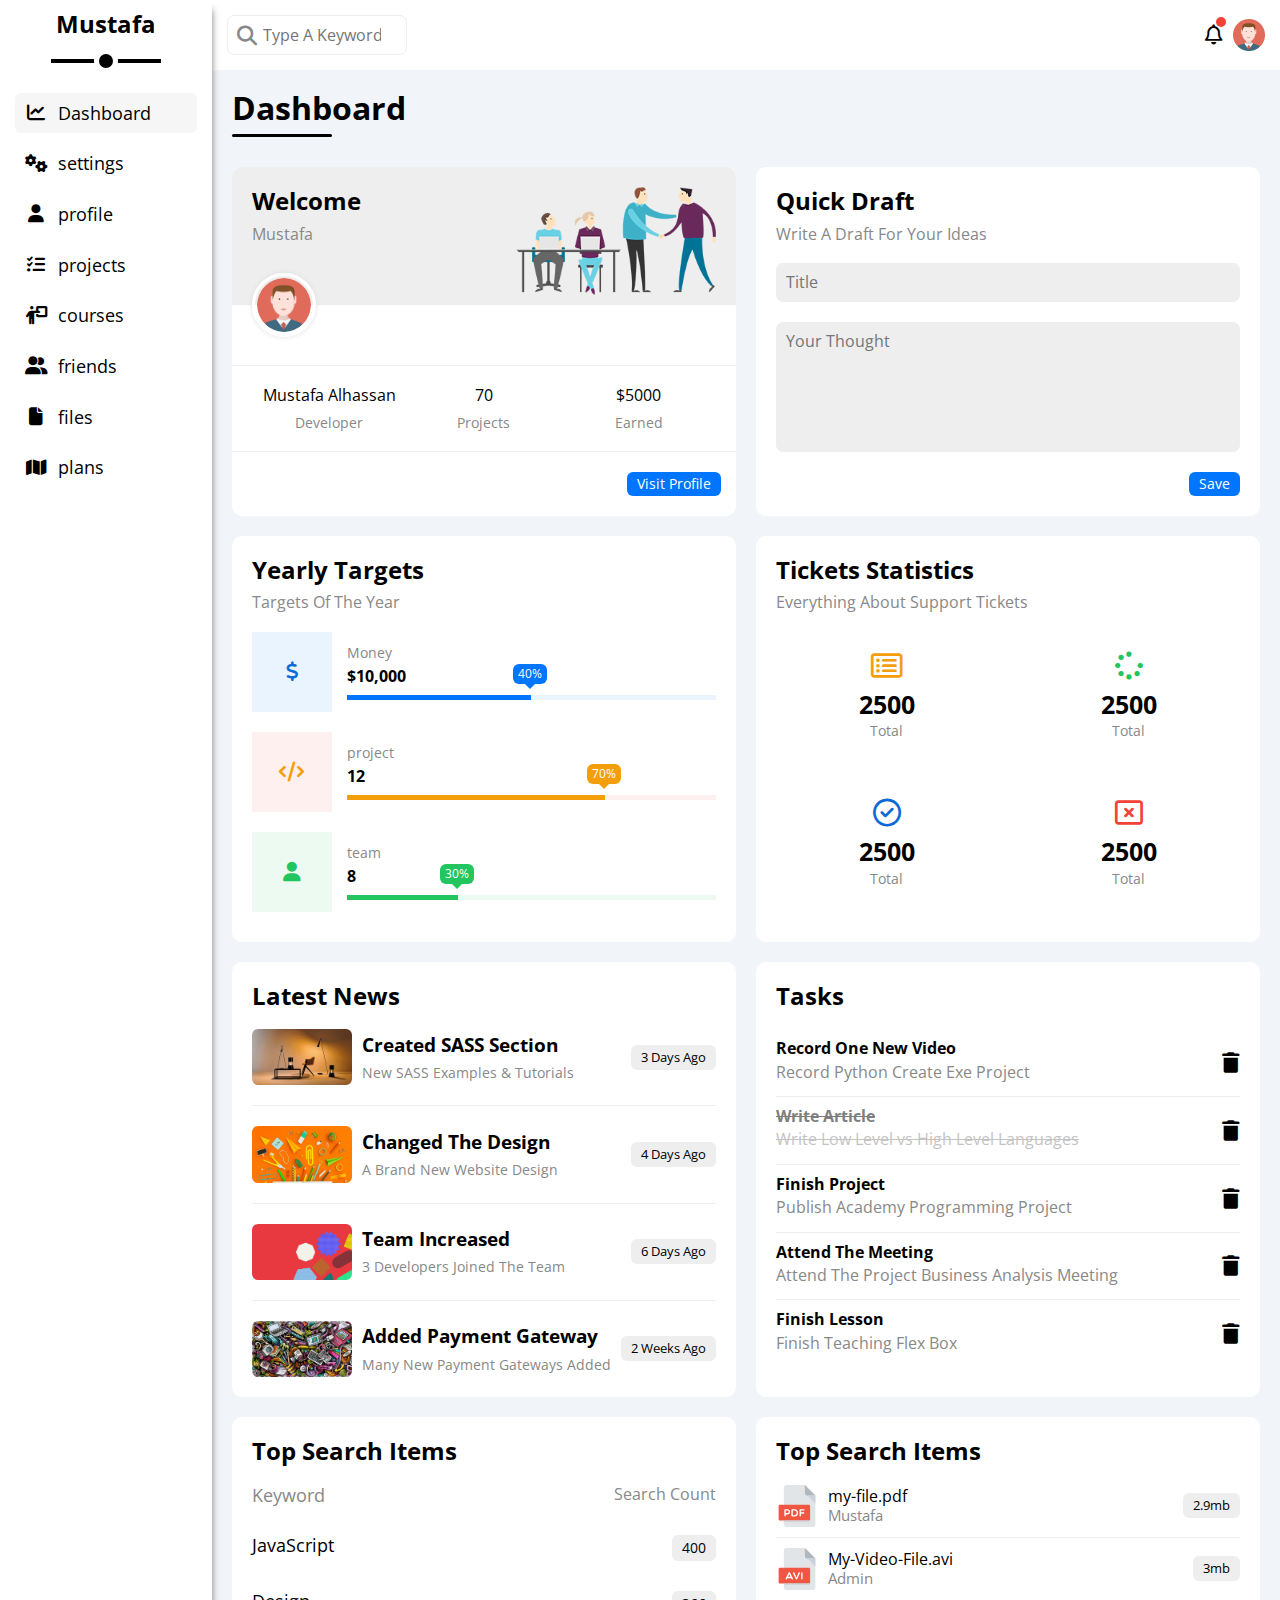
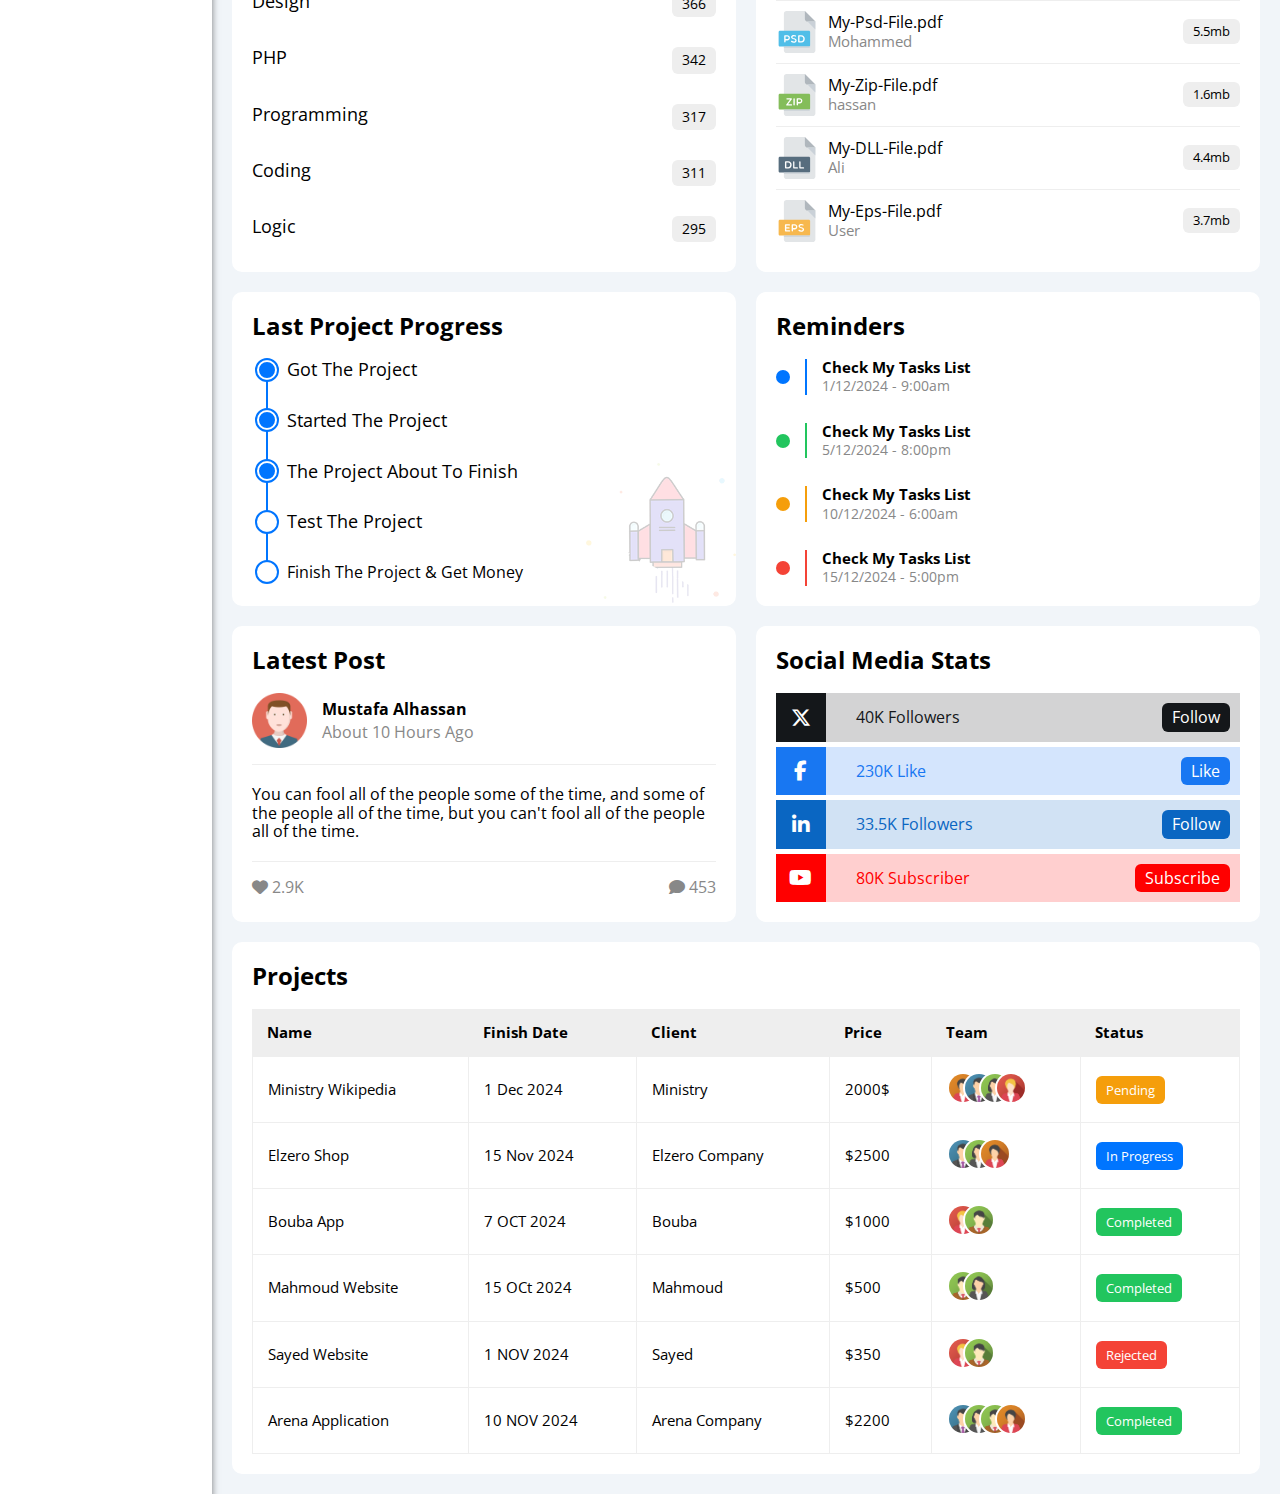
==== index.html @ cf25caa5 "project's file" ====
<!DOCTYPE html>
<html lang="en">
  <head>
    <meta charset="UTF-8" />
    <meta name="viewport" content="width=device-width, initial-scale=1.0" />
    <!-- Render All Elements Normally -->
    <link rel="stylesheet" href="css/normalize.css" />
    <!-- Font Awesome Library -->
    <link rel="stylesheet" href="css/all.min.css" />
    <!-- Css Framework -->
    <link rel="stylesheet" href="css/framework.css" />
    <!-- Main Css File -->
    <link rel="stylesheet" href="css/main.css" />
    <!-- Google Fonts -->
    <link rel="preconnect" href="https://fonts.googleapis.com" />
    <link rel="preconnect" href="https://fonts.gstatic.com" crossorigin />
    <link
      href="https://fonts.googleapis.com/css2?family=Open+Sans:ital,wght@0,300..800;1,300..800&display=swap"
      rel="stylesheet"
    />
    <title>Dashboard</title>
  </head>
  <body>
    <div class="page d-flex">
      <aside class="bg-white p-10 p-relative">
        <h2 class="p-relative txt-ali-c mt-0">Mustafa</h2>
        <ul>
          <li>
            <a
              href="index.html"
              class="active d-flex ali-it-c fs-14 fc-black rad-6 p-10"
            >
              <i class="fa-solid fa-chart-line fa-fw"></i>
              <span>Dashboard</span>
            </a>
          </li>
          <li>
            <a
              href="settings.html"
              class="d-flex ali-it-c fs-14 fc-black rad-6 p-10"
            >
              <i class="fa-solid fa-gears fa-fw"></i>
              <span>settings</span>
            </a>
          </li>
          <li>
            <a
              href="profile.html"
              class="d-flex ali-it-c fs-14 fc-black rad-6 p-10"
            >
              <i class="fa-solid fa-user fa-fw"></i>
              <span>profile</span>
            </a>
          </li>
          <li>
            <a
              href="projects.html"
              class="d-flex ali-it-c fs-14 fc-black rad-6 p-10"
            >
              <i class="fa-solid fa-list-check fa-fw"></i>
              <span>projects</span>
            </a>
          </li>
          <li>
            <a
              href="courses.html"
              class="d-flex ali-it-c fs-14 fc-black rad-6 p-10"
            >
              <i class="fa-solid fa-person-chalkboard fa-fw"></i>
              <span>courses</span>
            </a>
          </li>
          <li>
            <a
              href="friends.html"
              class="d-flex ali-it-c fs-14 fc-black rad-6 p-10"
            >
              <i class="fa-solid fa-user-group fa-fw"></i>
              <span>friends</span>
            </a>
          </li>
          <li>
            <a
              href="files.html"
              class="d-flex ali-it-c fs-14 fc-black rad-6 p-10"
            >
              <i class="fa-solid fa-file fa-fw"></i>
              <span>files</span>
            </a>
          </li>
          <li>
            <a
              href="plans.html"
              class="d-flex ali-it-c fs-14 fc-black rad-6 p-10"
            >
              <i class="fa-solid fa-map fa-fw"></i>
              <span>plans</span>
            </a>
          </li>
        </ul>
      </aside>
      <section class="w-full">
        <!-- Start Head -->
        <header class="between-flex p-15 bg-white">
          <div class="search p-relative">
            <input
              class="p-10 bor-rad-7 bor-none"
              type="search"
              placeholder="Type A Keyword"
            />
          </div>
          <div class="icons d-flex ali-it-c">
            <span class="notification p-relative">
              <i class="fa-regular fa-bell fa-lg"></i>
            </span>
            <img src="images/avatar.png" alt="" />
          </div>
        </header>
        <!-- End Head -->
        <h1 class="p-relative">Dashboard</h1>
        <section class="wrapper d-grid gap-20">
          <!-- Start Welcome Widget -->
          <div
            class="welcome bg-white bor-rad-10 txt-ali-c-mobile block-mobile p-relative"
          >
            <div class="intro p-20 d-flex space-between bg-eee">
              <div>
                <h2 class="m-0">Welcome</h2>
                <p class="fc-grey mt-5">Mustafa</p>
              </div>
              <img class="hide-in-mobile" src="images/welcome.png" alt="" />
            </div>
            <img class="avatar" src="images/avatar.png" alt="" />
            <div class="body d-flex txt-ali-c p-20 mb-20 mt-15 block-mobile">
              <div>
                Mustafa Alhassan
                <span class="d-block fc-grey fs-14 mt-10">Developer</span>
              </div>
              <div>
                70<span class="d-block fc-grey fs-14 mt-10">Projects</span>
              </div>
              <div>
                $5000<span class="d-block fc-grey fs-14 mt-10">Earned</span>
              </div>
            </div>
            <a href="profile.html" class="visit d-block w-fit btn-shape-blue"
              >Visit Profile</a
            >
          </div>
          <!-- End Welcome Widget -->
          <!-- Start Quick Draft Widget -->
          <div class="quick-draft bg-white p-20 bor-rad-10">
            <h2 class="mt-0 mb-10">Quick Draft</h2>
            <p class="mt-0 mb-20 fc-grey">Write A Draft For Your Ideas</p>
            <form action="">
              <input
                class="d-block w-full p-10 bor-none bg-eee mb-20 bor-rad-7"
                type="text"
                placeholder="Title"
              />
              <textarea
                class="d-block w-full p-10 bor-none bg-eee mb-20 bor-rad-7"
                placeholder="Your Thought"
              ></textarea>
              <input
                class="save d-block btn-shape-blue"
                type="submit"
                value="Save"
              />
            </form>
          </div>
          <!-- End Quick Draft Widget -->
          <!-- Start Targets -->
          <div class="targets p-20 bg-white bor-rad-10">
            <h2 class="mt-0 mb-10">Yearly Targets</h2>
            <p class="mt-0 mb-20 fc-grey">Targets Of The Year</p>
            <div class="target-row mb-20 d-flex ali-it-c money">
              <div class="icon center-flex">
                <i class="fa-solid fa-dollar-sign fa-lg fc-blue"></i>
              </div>
              <div class="details">
                <span class="fs-14 fc-grey">Money</span>
                <span class="d-block mt-5 mb-10 fw-bold">$10,000</span>
                <div class="progress p-relative">
                  <span class="bg-blue money" style="width: 50%">
                    <span class="bg-blue">40%</span>
                  </span>
                </div>
              </div>
            </div>
            <div class="target-row mb-20 d-flex ali-it-c project">
              <div class="icon center-flex">
                <i class="fa-solid fa-code fa-lg fc-orange"></i>
              </div>
              <div class="details">
                <span class="fs-14 fc-grey">project</span>
                <span class="d-block mt-5 mb-10 fw-bold">12</span>
                <div class="progress p-relative">
                  <span class="bg-orange project" style="width: 70%">
                    <span class="bg-orange">70%</span>
                  </span>
                </div>
              </div>
            </div>
            <div class="target-row mb-10 d-flex ali-it-c team">
              <div class="icon center-flex">
                <i class="fa-solid fa-user fa-lg fc-green"></i>
              </div>
              <div class="details">
                <span class="fs-14 fc-grey">team</span>
                <span class="d-block mt-5 mb-10 fw-bold">8</span>
                <div class="progress p-relative">
                  <span class="bg-green team" style="width: 30%">
                    <span class="bg-green">30%</span>
                  </span>
                </div>
              </div>
            </div>
          </div>
          <!-- End Targets -->
          <!-- Start Tickets -->
          <div class="tickets p-20 bg-white bor-rad-10">
            <h2 class="mt-0 mb-10">Tickets Statistics</h2>
            <p class="mt-0 mb-20 fc-grey">Everything About Support Tickets</p>
            <div class="d-flex txt-ali-c gap-20 f-wrap">
              <div class="box p-20 bor-rad-10 fs-14 fc-grey bor-1-ccc">
                <i
                  class="fa-regular fa-rectangle-list fa-2x mb-10 fc-orange"
                ></i>
                <span class="d-block fc-black fw-bold fs-25 mb-5">2500</span>
                <span>Total</span>
              </div>
              <div class="box p-20 bor-rad-10 fs-14 fc-grey bor-1-ccc">
                <i class="fa-solid fa-spinner fa-2x mb-10 fc-green"></i>
                <span class="d-block fc-black fw-bold fs-25 mb-5">2500</span>
                <span>Total</span>
              </div>
              <div class="box p-20 bor-rad-10 fs-14 fc-grey bor-1-ccc">
                <i class="fa-regular fa-circle-check fa-2x mb-10 fc-blue"></i>
                <span class="d-block fc-black fw-bold fs-25 mb-5">2500</span>
                <span>Total</span>
              </div>
              <div class="box p-20 bor-rad-10 fs-14 fc-grey bor-1-ccc">
                <i class="fa-regular fa-rectangle-xmark fa-2x mb-10 fc-red"></i>
                <span class="d-block fc-black fw-bold fs-25 mb-5">2500</span>
                <span>Total</span>
              </div>
            </div>
          </div>
          <!-- End Tickets -->
          <!-- Start Latest News -->
          <div class="latest p-20 bg-white bor-rad-10 txt-ali-c-mobile">
            <h2 class="mt-0 mb-20">Latest News</h2>
            <div class="news-row d-flex ali-it-c block-mobile">
              <img src="images/news-01.png" alt="" />
              <div class="info">
                <h3 class="mt-0 mb-10">Created SASS Section</h3>
                <p class="m-0 fs-14 fc-grey">New SASS Examples & Tutorials</p>
              </div>
              <span class="d-block fs-13 bg-eee btn-shape label"
                >3 Days Ago</span
              >
            </div>
            <div class="news-row d-flex ali-it-c block-mobile">
              <img src="images/news-02.png" alt="" />
              <div class="info">
                <h3 class="mt-0 mb-10">Changed The Design</h3>
                <p class="m-0 fs-14 fc-grey">A Brand New Website Design</p>
              </div>
              <span class="d-block fs-13 bg-eee btn-shape label"
                >4 Days Ago</span
              >
            </div>
            <div class="news-row d-flex ali-it-c block-mobile">
              <img src="images/news-03.png" alt="" />
              <div class="info">
                <h3 class="mt-0 mb-10">Team Increased</h3>
                <p class="m-0 fs-14 fc-grey">3 Developers Joined The Team</p>
              </div>
              <span class="d-block fs-13 bg-eee btn-shape label"
                >6 Days Ago</span
              >
            </div>
            <div class="news-row d-flex ali-it-c block-mobile">
              <img src="images/news-04.png" alt="" />
              <div class="info">
                <h3 class="mt-0 mb-10">Added Payment Gateway</h3>
                <p class="m-0 fs-14 fc-grey">Many New Payment Gateways Added</p>
              </div>
              <span class="d-block fs-13 bg-eee btn-shape label"
                >2 Weeks Ago</span
              >
            </div>
          </div>
          <!-- End Latest News -->
          <!-- Start Tasks -->
          <div class="tasks p-20 bg-white bor-rad-10">
            <h2 class="mt-0 mb-20">Tasks</h2>
            <div class="box between-flex pb-10 pt-10">
              <div class="info">
                <h4 class="m-0">Record One New Video</h4>
                <p class="mt-5 mb-5 fc-grey">
                  Record Python Create Exe Project
                </p>
              </div>
              <i class="fa-solid fa-trash fa-lg"></i>
            </div>
            <div class="box between-flex pt-10 pb-10">
              <div class="info done">
                <h4 class="m-0">Write Article</h4>
                <p class="mt-5 mb-5 fc-grey">
                  Write Low Level vs High Level Languages
                </p>
              </div>
              <i class="fa-solid fa-trash fa-lg"></i>
            </div>
            <div class="box between-flex pt-10 pb-10">
              <div class="info">
                <h4 class="m-0">Finish Project</h4>
                <p class="mt-5 mb-5 fc-grey">
                  Publish Academy Programming Project
                </p>
              </div>
              <i class="fa-solid fa-trash fa-lg"></i>
            </div>
            <div class="box between-flex pt-10 pb-10">
              <div class="info">
                <h4 class="m-0">Attend The Meeting</h4>
                <p class="mt-5 mb-5 fc-grey">
                  Attend The Project Business Analysis Meeting
                </p>
              </div>
              <i class="fa-solid fa-trash fa-lg"></i>
            </div>
            <div class="box between-flex pt-10">
              <div class="info">
                <h4 class="m-0">Finish Lesson</h4>
                <p class="mt-5 mb-5 fc-grey">Finish Teaching Flex Box</p>
              </div>
              <i class="fa-solid fa-trash fa-lg"></i>
            </div>
          </div>
          <!-- End Tasks -->
          <!-- Start Top Searsh Word Widget -->
          <div class="top-search p-20 bg-white bor-rad-10">
            <h2 class="mt-0 mb-20">Top Search Items</h2>
            <div class="box d-flex space-between mb-20 fc-grey">
              <span>Keyword</span>
              <span>Search Count</span>
            </div>
            <div class="box d-flex space-between">
              <span>JavaScript</span>
              <span class="bg-eee btn-shape fs-14">400</span>
            </div>
            <div class="box d-flex space-between">
              <span>Design</span>
              <span class="bg-eee btn-shape fs-14">366</span>
            </div>
            <div class="box d-flex space-between">
              <span>PHP</span>
              <span class="bg-eee btn-shape fs-14">342</span>
            </div>
            <div class="box d-flex space-between">
              <span>Programming</span>
              <span class="bg-eee btn-shape fs-14">317</span>
            </div>
            <div class="box d-flex space-between">
              <span>Coding</span>
              <span class="bg-eee btn-shape fs-14">311</span>
            </div>
            <div class="box d-flex space-between">
              <span>Logic</span>
              <span class="bg-eee btn-shape fs-14">295</span>
            </div>
          </div>
          <!-- End Top Searsh Word Widget -->
          <!-- Start Latest Uploads -->
          <div class="top-search p-20 bg-white bor-rad-10">
            <h2 class="mt-0 mb-20">Top Search Items</h2>
            <ul class="m-0">
              <li class="between-flex pb-10 mb-10">
                <div class="d-flex ali-it-c">
                  <img class="mr-10" src="images/pdf.svg" alt="" />
                  <div>
                    <span class="d-block">my-file.pdf</span>
                    <span class="fs-15 fc-grey">Mustafa</span>
                  </div>
                </div>
                <div class="bg-eee fs-13 btn-shape">2.9mb</div>
              </li>
              <li class="between-flex pb-10 mb-10">
                <div class="d-flex ali-it-c">
                  <img class="mr-10" src="images/avi.svg" alt="" />
                  <div>
                    <span class="d-block">My-Video-File.avi</span>
                    <span class="fs-15 fc-grey">Admin</span>
                  </div>
                </div>
                <div class="bg-eee fs-13 btn-shape">3mb</div>
              </li>
              <li class="between-flex pb-10 mb-10">
                <div class="d-flex ali-it-c">
                  <img class="mr-10" src="images/psd.svg" alt="" />
                  <div>
                    <span class="d-block">My-Psd-File.pdf</span>
                    <span class="fs-15 fc-grey">Mohammed</span>
                  </div>
                </div>
                <div class="bg-eee fs-13 btn-shape">5.5mb</div>
              </li>
              <li class="between-flex pb-10 mb-10">
                <div class="d-flex ali-it-c">
                  <img class="mr-10" src="images/zip.svg" alt="" />
                  <div>
                    <span class="d-block">My-Zip-File.pdf</span>
                    <span class="fs-15 fc-grey">hassan</span>
                  </div>
                </div>
                <div class="bg-eee fs-13 btn-shape">1.6mb</div>
              </li>
              <li class="between-flex pb-10 mb-10">
                <div class="d-flex ali-it-c">
                  <img class="mr-10" src="images/dll.svg" alt="" />
                  <div>
                    <span class="d-block">My-DLL-File.pdf</span>
                    <span class="fs-15 fc-grey">Ali</span>
                  </div>
                </div>
                <div class="bg-eee fs-13 btn-shape">4.4mb</div>
              </li>
              <li class="between-flex pb-10">
                <div class="d-flex ali-it-c">
                  <img class="mr-10" src="images/eps.svg" alt="" />
                  <div>
                    <span class="d-block">My-Eps-File.pdf</span>
                    <span class="fs-15 fc-grey">User</span>
                  </div>
                </div>
                <div class="bg-eee fs-13 btn-shape">3.7mb</div>
              </li>
            </ul>
          </div>
          <!-- End Latest Uploads -->
          <!-- Start Last Project Progress Widget -->
          <div class="last-project p-20 bg-white bor-rad-10 p-relative">
            <h2 class="mt-0 mb-20">Last Project Progress</h2>
            <ul class="m-0 p-relative">
              <li class="d-flex ali-it-c done">Got The Project</li>
              <li class="d-flex ali-it-c done">Started The Project</li>
              <li class="d-flex ali-it-c done">The Project About To Finish</li>
              <li class="d-flex ali-it-c current">Test The Project</li>
              <li class="d-flex ali-it-c">Finish The Project & Get Money</li>
            </ul>
            <img class="hide-in-mobile" src="images/project.png" alt="" />
          </div>
          <!-- End Last Project Progress Widget -->
          <!-- Start Reminders Widget -->
          <div class="reminders p-20 bg-white bor-rad-10">
            <h2 class="mt-0 mb-20">Reminders</h2>
            <ul class="m-0">
              <li class="blue d-flex ali-it-c">
                <div>
                  <span class="fs-15 d-block fw-bold">Check My Tasks List</span>
                  <span class="fs-14 fc-grey">1/12/2024 - 9:00am</span>
                </div>
              </li>
              <li class="green d-flex ali-it-c">
                <div>
                  <span class="fs-15 d-block fw-bold">Check My Tasks List</span>
                  <span class="fs-14 fc-grey">5/12/2024 - 8:00pm</span>
                </div>
              </li>
              <li class="orange d-flex ali-it-c">
                <div>
                  <span class="fs-15 d-block fw-bold">Check My Tasks List</span>
                  <span class="fs-14 fc-grey">10/12/2024 - 6:00am</span>
                </div>
              </li>
              <li class="red d-flex ali-it-c">
                <div>
                  <span class="fs-15 d-block fw-bold">Check My Tasks List</span>
                  <span class="fs-14 fc-grey">15/12/2024 - 5:00pm</span>
                </div>
              </li>
            </ul>
          </div>
          <!-- End Reminders Widget -->
          <!-- Start Latest Post Widget -->
          <div class="latest-post p-20 bg-white bor-rad-10">
            <h2 class="mt-0 mb-20">Latest Post</h2>
            <div class="top d-flex ali-it-c">
              <img class="mr-15" src="images/avatar.png" alt="" />
              <div class="info">
                <span class="d-block fw-bold mb-5">Mustafa Alhassan</span>
                <span class="fc-grey">About 10 Hours Ago</span>
              </div>
            </div>
            <p class="pt-20 pb-20 txt-ali-c-mobile">
              You can fool all of the people some of the time, and some of the
              people all of the time, but you can't fool all of the people all
              of the time.
            </p>
            <div class="post-stats between-flex fc-grey">
              <div>
                <i class="fa-solid fa-heart"></i>
                <span>2.9K</span>
              </div>
              <div>
                <i class="fa-solid fa-comment"></i>
                <span>453</span>
              </div>
            </div>
          </div>
          <!-- End Latest Post Widget -->
          <!-- Start Social Media Stats -->
          <div class="social-media p-20 bg-white bor-rad-10">
            <h2 class="mt-0 mb-20">Social Media Stats</h2>
            <div class="box x-twitter between-flex p-relative p-10 mb-5">
              <i class="fa-brands fa-x-twitter fa-lg h-full fc-white center-flex"></i>
              <span class="d-block">40K Followers</span>
              <a class="d-block btn-shape fc-white" href="">Follow</a>
            </div>
            <div class="box facebook between-flex p-relative p-10 mb-5">
              <i class="fa-brands fa-facebook-f fa-lg h-full fc-white center-flex"></i>
              <span class="d-block">230K Like</span>
              <a class="d-block btn-shape fc-white" href="">Like</a>
            </div>
            <div class="box linked-in between-flex p-relative p-10 mb-5">
              <i class="fa-brands fa-linkedin-in fa-lg h-full fc-white center-flex"></i>
              <span class="d-block">33.5K Followers</span>
              <a class="d-block btn-shape fc-white" href="">Follow</a>
            </div>
            <div class="box youtube between-flex p-relative p-10">
              <i class="fa-brands fa-youtube fa-lg h-full fc-white center-flex"></i>
              <span class="d-block">80K subscriber</span>
              <a class="d-block btn-shape fc-white" href="">Subscribe</a>
            </div>
          </div>
          <!-- End Social Media Stats -->
        </section>
        <!-- Start Projects Table -->
        <div class="projects p-20 bg-white bor-rad-10 m-20">
          <h2 class="mt-0 mb-20">Projects</h2>
          <div class="responsive-table">
            <table class="fs-15 w-full">
              <thead>
                <tr>
                  <td>Name</td>
                  <td>Finish Date</td>
                  <td>Client</td>
                  <td>Price</td>
                  <td>Team</td>
                  <td>Status</td>
                </tr>
              </thead>
              <tbody>
                <tr>
                  <td>Ministry Wikipedia</td>
                  <td>1 Dec 2024</td>
                  <td>Ministry</td>
                  <td>2000$</td>
                  <td>
                    <img src="images/team-04.png" alt="">
                    <img src="images/team-01.png" alt="">
                    <img src="images/team-02.png" alt="">
                    <img src="images/team-05.png" alt="">
                  </td>
                  <td>
                    <span class="label btn-shape bg-orange fc-white">Pending</span>
                  </td>
                </tr>
                <tr>
                  <td>Elzero Shop</td>
                  <td>15 Nov 2024</td>
                  <td>Elzero Company</td>
                  <td>$2500</td>
                  <td>
                    <img src="images/team-01.png" alt="" />
                    <img src="images/team-02.png" alt="" />
                    <img src="images/team-04.png" alt="" />
                  </td>
                  <td><span class="label btn-shape bg-blue fc-white">In Progress</span></td>
                </tr>
                <tr>
                  <td>Bouba App</td>
                  <td>7 OCT 2024</td>
                  <td>Bouba</td>
                  <td>$1000</td>
                  <td>
                    <img src="images/team-05.png" alt="" />
                    <img src="images/team-03.png" alt="" />
                  </td>
                  <td><span class="label btn-shape bg-green fc-white">Completed</span></td>
                </tr>
                <tr>
                  <td>Mahmoud Website</td>
                  <td>15 OCt 2024</td>
                  <td>Mahmoud</td>
                  <td>$500</td>
                  <td>
                    <img src="images/team-03.png" alt="" />
                    <img src="images/team-02.png" alt="" />
                  </td>
                  <td><span class="label btn-shape bg-green fc-white">Completed</span></td>
                </tr>
                <tr>
                  <td>Sayed Website</td>
                  <td>1 NOV 2024</td>
                  <td>Sayed</td>
                  <td>$350</td>
                  <td>
                    <img src="images/team-05.png" alt="" />
                    <img src="images/team-03.png" alt="" />
                  </td>
                  <td><span class="label btn-shape bg-red fc-white">Rejected</span></td>
                </tr>
                <tr>
                  <td>Arena Application</td>
                  <td>10 NOV 2024</td>
                  <td>Arena Company</td>
                  <td>$2200</td>
                  <td>
                    <img src="images/team-01.png" alt="" />
                    <img src="images/team-02.png" alt="" />
                    <img src="images/team-03.png" alt="" />
                    <img src="images/team-04.png" alt="" />
                  </td>
                  <td><span class="label btn-shape bg-green fc-white">Completed</span></td>
                </tr>
              </tbody>
            </table>
          </div>
        </div>
        <!-- End Projects Table -->
      </section>
    </div>
  </body>
</html>
---- css/framework.css ----
/* 
Document For Framework
    - p = padding or position
    - m = margin
    - d = display
    - ali = align
    - it = item
    - c = center
    - txt = text
    - bg = background
    - fs = font-size
    - fc = font-color
    - bor = border
    - rad = radius
    - w = width
    - btn = button
    - f = flex
*/
:root {
  --main-transtion: 0.4s;
  --blue-color: #0075ff;
  --blue-alt-color: #0d69d5;
  --orange-color: #f59e0b;
  --green-color: #22c55e;
  --red-color: #f44336;
  --grey-color: #888;
}
/* Start Box */
.d-flex {
  display: flex;
}
.ali-it-c {
  align-items: center;
}
.space-between {
  justify-content: space-between;
}
.d-grid {
  display: grid;
}
.gap-20 {
  gap: 20px;
}
.d-block {
  display: block;
}
.w-full {
  width: 100%;
}
.w-fit {
  width: fit-content;
}
.h-full {
  height: 100%;
}
.f-wrap {
  flex-wrap: wrap;
}
@media (max-width: 767px) {
  .block-mobile {
    display: block;
  }
  .hide-in-mobile {
    display: none;
  }
}
/* End Box */
/* Start Position */
.p-relative {
  position: relative;
}
.p-absolute {
  position: absolute;
}
/* End Position */
/* Start Padding */
.p-0 {
  padding: 0px;
}
.p-5 {
  padding: 5px;
}
.p-10 {
  padding: 10px;
}
.p-15 {
  padding: 15px;
}
.p-20 {
  padding: 20px;
}
.pt-0 {
  padding-top: 0px;
}
.pt-5 {
  padding-top: 5px;
}
.pt-10 {
  padding-top: 10px;
}
.pt-15 {
  padding-top: 15px;
}
.pt-20 {
  padding-top: 20px;
}
.pr-0 {
  padding-right: 0px;
}
.pr-5 {
  padding-right: 5px;
}
.pr-10 {
  padding-right: 10px;
}
.pr-15 {
  padding-right: 15px;
}
.pr-20 {
  padding-right: 20px;
}
.pb-0 {
  padding-bottom: 0px;
}
.pb-5 {
  padding-bottom: 5px;
}
.pb-10 {
  padding-bottom: 10px;
}
.pb-15 {
  padding-bottom: 15px;
}
.pb-20 {
  padding-bottom: 20px;
}
.pl-0 {
  padding-left: 0px;
}
.pl-5 {
  padding-left: 5px;
}
.pl-10 {
  padding-left: 10px;
}
.pl-15 {
  padding-left: 15px;
}
.pl-20 {
  padding-left: 20px;
}
/* End Padding */
/* Start Margin */
.m-0 {
  margin: 0;
}
.m-5 {
  margin: 5px;
}
.m-10 {
  margin: 10px;
}
.m-15 {
  margin: 15px;
}
.m-20 {
  margin: 20px;
}
.mt-0 {
  margin-top: 0;
}
.mt-5 {
  margin-top: 5px;
}
.mt-10 {
  margin-top: 10px;
}
.mt-15 {
  margin-top: 15px;
}
.mt-20 {
  margin-top: 20px;
}
.mr-0 {
  margin-right: 0;
}
.mr-5 {
  margin-right: 5px;
}
.mr-10 {
  margin-right: 10px;
}
.mr-15 {
  margin-right: 15px;
}
.mr-20 {
  margin-right: 20px;
}
.mb-0 {
  margin-bottom: 0;
}
.mb-5 {
  margin-bottom: 5px;
}
.mb-10 {
  margin-bottom: 10px;
}
.mb-15 {
  margin-bottom: 15px;
}
.mb-20 {
  margin-bottom: 20px;
}
.ml-0 {
  margin-left: 0;
}
.ml-5 {
  margin-left: 5px;
}
.ml-10 {
  margin-left: 10px;
}
.ml-15 {
  margin-left: 15px;
}
.ml-20 {
  margin-left: 20px;
}
/* End Margin */
/* Start Color */
.bg-white {
  background-color: white;
}
.bg-black {
  background-color: black;
}
.bg-eee {
  background-color: #eee;
}
.bg-blue {
  background-color: var(--blue-color);
}
.bg-orange {
  background-color: var(--orange-color);
}
.bg-green {
  background-color: var(--green-color);
}
.bg-red {
  background-color: var(--red-color);
}
/* End Color */
/* Start Font */
.txt-ali-c {
  text-align: center;
}
@media (max-width: 767px) {
  .txt-ali-c-mobile {
    text-align: center;
  }
}
.fs-13 {
  font-size: 13px;
}
.fs-14 {
  font-size: 14px;
}
.fs-15 {
  font-size: 15px;
}
.fs-25 {
  font-size: 25px;
}
.fw-bold {
  font-weight: bold;
}
.fw-normal {
  font-weight: normal;
}
.fc-black {
  color: black;
}
.fc-grey {
  color: var(--grey-color);
}
.fc-white {
  color: white;
}
.fc-blue {
  color: var(--blue-alt-color);
}
.fc-orange {
  color: var(--orange-color);
}
.fc-green {
  color: var(--green-color);
}
.fc-red {
  color: var(--red-color);
}
@media (max-width: 767px) {
  .txt-ali-c-mobile {
    text-align: center;
  }
}
/* End Font */
/* Start Border */
.bor-none {
  border: none;
}
.bor-rad-7 {
  border-radius: 7px;
  -webkit-border-radius: 7px;
  -moz-border-radius: 7px;
  -ms-border-radius: 7px;
  -o-border-radius: 7px;
}
.bor-rad-10 {
  border-radius: 10px;
  -webkit-border-radius: 10px;
  -moz-border-radius: 10px;
  -ms-border-radius: 10px;
  -o-border-radius: 10px;
}
.bor-rad-half {
  border-radius: 50%;
  -webkit-border-radius: 50%;
  -moz-border-radius: 50%;
  -ms-border-radius: 50%;
  -o-border-radius: 50%;
}
/* End Border */
/* Start Components */
.center-flex {
  display: flex;
  align-items: center;
  justify-content: center;
}
.between-flex {
  display: flex;
  align-items: center;
  justify-content: space-between;
}
.btn-shape {
  padding: 5px 10px;
  border-radius: 6px;
  -webkit-border-radius: 6px;
  -moz-border-radius: 6px;
  -ms-border-radius: 6px;
  -o-border-radius: 6px;
}
.btn-shape-blue {
  cursor: pointer;
  padding: 4px 10px;
  background-color: var(--blue-color);
  color: white;
  border: none;
  font-size: 14px;
  border-radius: 6px;
  -webkit-border-radius: 6px;
  -moz-border-radius: 6px;
  -ms-border-radius: 6px;
  -o-border-radius: 6px;
}
.btn-shape-red {
  cursor: pointer;
  padding: 4px 10px;
  background-color: var(--red-color);
  color: white;
  border: none;
  font-size: 14px;
  border-radius: 6px;
  -webkit-border-radius: 6px;
  -moz-border-radius: 6px;
  -ms-border-radius: 6px;
  -o-border-radius: 6px;
}
/* End Components */
---- css/main.css ----
/* Start Variables */
:root {
  --main-transtion: 0.3s;
  --blue-color: #0075ff;
  --blue-alt-color: #0d69d5;
  --orange-color: #f59e0b;
  --green-color: #22c55e;
  --red-color: #f44336;
  --grey-color: #888;
  --main-border: 1px solid #eee;
}
/* End Variables */
/* Start Global Rules */
* {
  -webkit-box-sizing: border-box;
  -moz-box-sizing: border-box;
  box-sizing: border-box;
}
html {
  scroll-behavior: smooth;
}
body {
  font-family: "Open Sans", sans-serif;
}
a {
  text-decoration: none;
}
*:focus {
  outline: none;
}
ul {
  list-style: none;
  padding: 0;
}
.page {
  background-color: #f1f5f9;
  min-height: 100vh;
}
::-webkit-scrollbar {
  width: 12px;
}
::-webkit-scrollbar-track {
  background-color: white;
}
::-webkit-scrollbar-thumb {
  background-color: var(--blue-color);
}
::-webkit-scrollbar-thumb:hover {
  background-color: var(--blue-alt-color);
}
/* End Global Rules */
/* Start Components */
/* End Components */

/* Start Sidebar */
aside {
  box-shadow: 0 10px 7px rgba(0, 0, 0, 0.5);
}
@media (min-width: 768px) {
  aside {
    width: 250px;
    padding: 20px;
  }
  aside > h2 {
    margin-bottom: 50px;
  }
  aside > h2::before,
  aside > h2::after {
    content: "";
    background-color: black;
    position: absolute;
    left: 50%;
    transform: translateX(-50%);
    -webkit-transform: translateX(-50%);
    -moz-transform: translateX(-50%);
    -ms-transform: translateX(-50%);
    -o-transform: translateX(-50%);
  }
  aside > h2::before {
    width: 110px;
    height: 4px;
    bottom: -25px;
  }
  aside > h2::after {
    width: 14px;
    height: 14px;
    border: 5px solid white;
    bottom: -35px;
    border-radius: 50%;
    -webkit-border-radius: 50%;
    -moz-border-radius: 50%;
    -ms-border-radius: 50%;
    -o-border-radius: 50%;
  }
}
@media (max-width: 767px) {
  aside > h2 {
    font-size: 12px;
  }
}
aside ul li {
  padding: 5px;
  transition: var(--main-transtion);
  -webkit-transition: var(--main-transtion);
  -moz-transition: var(--main-transtion);
  -ms-transition: var(--main-transtion);
  -o-transition: var(--main-transtion);
}
aside ul .active {
  background-color: #f6f6f6;
}
aside ul li:hover {
  background-color: #f6f6f6;
}
aside ul .active,
aside ul li:hover {
  border-radius: 6px;
  -webkit-border-radius: 6px;
  -moz-border-radius: 6px;
  -ms-border-radius: 6px;
  -o-border-radius: 6px;
}
@media (min-width: 768px) {
  aside ul li span,
  aside ul li i {
    font-size: 18px;
  }
}
aside ul li span {
  margin-left: 10px;
}
@media (max-width: 767px) {
  aside ul li span {
    display: none;
  }
}
/* End Sidebar */
/* Start Content */
section {
  overflow: hidden;
}
header .search::before {
  font-family: "Font Awesome 6 Free";
  content: "\f002";
  font-weight: 900;
  position: absolute;
  font-size: 20px;
  color: var(--grey-color);
  left: 10px;
  top: 50%;
  transform: translateY(-50%);
  -webkit-transform: translateY(-50%);
  -moz-transform: translateY(-50%);
  -ms-transform: translateY(-50%);
  -o-transform: translateY(-50%);
}
header .search input {
  border: var(--main-border);
  padding-left: 35px;
  width: 180px;
  transition: var(--main-transtion);
  -webkit-transition: var(--main-transtion);
  -moz-transition: var(--main-transtion);
  -ms-transition: var(--main-transtion);
  -o-transition: var(--main-transtion);
}
header .search input:focus {
  width: 210px;
}
header .search input:focus::placeholder {
  opacity: 0;
}
header .icons .notification::before {
  content: "";
  width: 10px;
  height: 10px;
  background-color: var(--red-color);
  top: -9px;
  right: -3px;
  position: absolute;
  border-radius: 50%;
  -webkit-border-radius: 50%;
  -moz-border-radius: 50%;
  -ms-border-radius: 50%;
  -o-border-radius: 50%;
}
header .icons img {
  width: 32px;
  margin-left: 10px;
}
.page h1 {
  margin: 20px 20px 40px;
}
.page h1::before {
  content: "";
  position: absolute;
  width: 100px;
  height: 3px;
  background-color: black;
  bottom: -10px;
  border-radius: 10px;
  -webkit-border-radius: 10px;
  -moz-border-radius: 10px;
  -ms-border-radius: 10px;
  -o-border-radius: 10px;
}
.wrapper {
  grid-template-columns: repeat(auto-fill, minmax(450px, 1fr));
  margin-left: 20px;
  margin-right: 20px;
  margin-bottom: 20px;
}
@media (max-width: 767px) {
  .wrapper {
    grid-template-columns: repeat(auto-fill, minmax(300px, 1fr));
    margin-left: 10px;
    margin-right: 10px;
    margin-bottom: 10px;
    gap: 10px;
  }
}
/* End Content */
/* Start Welcome Widget */
.welcome {
  overflow: hidden;
}
.welcome h2 {
  margin-bottom: 10px;
}
.welcome .intro img {
  width: 200px;
  margin-bottom: -10px;
}
.welcome .body {
  border-top: var(--main-border);
  border-bottom: var(--main-border);
}
.welcome .body > div {
  flex: 1;
}
.welcome .visit {
  margin: 0 15px 15px auto;
  transition: var(--main-transtion);
  -webkit-transition: var(--main-transtion);
  -moz-transition: var(--main-transtion);
  -ms-transition: var(--main-transtion);
  -o-transition: var(--main-transtion);
}
.welcome .visit:hover {
  background-color: var(--blue-alt-color);
}
.welcome .avatar {
  width: 64px;
  border: 3px solid white;
  padding: 2px;
  box-shadow: 0 0 5px #ddd;
  margin-top: -32px;
  margin-bottom: 10px;
  margin-left: 20px;
  border-radius: 50%;
  -webkit-border-radius: 50%;
  -moz-border-radius: 50%;
  -ms-border-radius: 50%;
  -o-border-radius: 50%;
}
@media (max-width: 767px) {
  .welcome .body > div:not(:last-child) {
    margin-bottom: 20px;
  }
  .welcome .avatar {
    position: absolute;
    margin: 0;
    top: 15px;
    right: 15px;
  }
}
/* End Welcome Widget */
/* Start Quick Draft Widget */
.quick-draft textarea {
  resize: none;
  min-height: 130px;
}
.quick-draft .save {
  margin-left: auto;
  transition: var(--main-transtion);
  -webkit-transition: var(--main-transtion);
  -moz-transition: var(--main-transtion);
  -ms-transition: var(--main-transtion);
  -o-transition: var(--main-transtion);
}
.quick-draft .save:hover {
  background-color: var(--blue-alt-color);
}
/* End Quick Draft Widget */
/* Start Targets */
.targets .target-row .icon {
  width: 80px;
  height: 80px;
  margin-right: 15px;
}
.targets .details {
  flex: 1;
}
.targets .details .progress {
  height: 5px;
}
.targets .details .progress > span {
  position: absolute;
  left: 0;
  top: 0;
  height: 100%;
}
.targets .details .progress > span span {
  position: absolute;
  bottom: 16px;
  right: -16px;
  color: white;
  padding: 3px 5px;
  font-size: 12px;
  border-radius: 6px;
  -webkit-border-radius: 6px;
  -moz-border-radius: 6px;
  -ms-border-radius: 6px;
  -o-border-radius: 6px;
}
.targets .details .progress > span span::after {
  content: "";
  border-color: transparent;
  border-width: 5px;
  border-style: solid;
  position: absolute;
  bottom: -10px;
  left: 50%;
  transform: translateX(-50%);
  -webkit-transform: translateX(-50%);
  -moz-transform: translateX(-50%);
  -ms-transform: translateX(-50%);
  -o-transform: translateX(-50%);
}
.targets .details .progress > .money span::after {
  border-top-color: var(--blue-color);
}
.targets .details .progress > .project span::after {
  border-top-color: var(--orange-color);
}
.targets .details .progress > .team span::after {
  border-top-color: var(--green-color);
}
.money .icon,
.money .progress {
  background-color: #0077ff15;
}
.project .icon,
.project .progress {
  background-color: #f4433615;
}
.team .icon,
.team .progress {
  background-color: #22c55e15;
}
/* End Targets */
/* Start Tickets */
.tickets .box {
  width: calc(50% - 10px);
}
@media (max-width: 767px) {
  .tickets .box {
    width: 100%;
  }
}
/* End Tickets */
/* Start Lastest News */
.latest .news-row:not(:last-of-type) {
  margin-bottom: 20px;
  padding-bottom: 20px;
  border-bottom: var(--main-border);
}
.latest .news-row img {
  width: 100px;
  margin-right: 10px;
  border-radius: 6px;
  -webkit-border-radius: 6px;
  -moz-border-radius: 6px;
  -ms-border-radius: 6px;
  -o-border-radius: 6px;
}
.latest .news-row .info {
  flex: 1;
}
@media (max-width: 767px) {
  .latest .news-row .label {
    width: fit-content;
    margin: 10px auto 0;
  }
}
/* End Lastest News */
/* Start Tasks */
.tasks .box:not(:last-of-type) {
  border-bottom: var(--main-border);
}
.tasks .box i {
  cursor: pointer;
  transition: var(--main-transtion);
  -webkit-transition: var(--main-transtion);
  -moz-transition: var(--main-transtion);
  -ms-transition: var(--main-transtion);
  -o-transition: var(--main-transtion);
}
.tasks .box i:hover {
  color: var(--red-color);
}
.tasks .box .done {
  opacity: 0.5;
}
.tasks .box .done h4,
.tasks .box .done p {
  text-decoration: line-through;
}
/* End Tasks */
/* Start Top Searsh Word Widget */
.top-search .box:not(:last-of-type) {
  margin-bottom: 30px;
}
.top-search .box span:first-child {
  font-size: 18px;
}
/* End Top Searsh Word Widget */
/* Start Latest Uploads */
.top-search li:not(:last-of-type) {
  border-bottom: var(--main-border);
}
.top-search img {
  width: 42px;
}
/* End Latest Uploads */
/* Start Last Project Progress Widget */
.last-project ul li:not(:last-of-type) {
  margin-bottom: 30px;
  font-size: 18px;
}
.last-project ul::before {
  content: "";
  position: absolute;
  width: 2px;
  height: 100%;
  background-color: var(--blue-color);
  left: 14px;
}
.last-project ul li::before {
  content: "";
  width: 16px;
  height: 16px;
  border: 2px solid white;
  outline: 2px solid var(--blue-color);
  margin: 0 10px 0 5px;
  background-color: white;
  border-radius: 50%;
  -webkit-border-radius: 50%;
  -moz-border-radius: 50%;
  -ms-border-radius: 50%;
  -o-border-radius: 50%;
  z-index: 1;
}
.last-project ul li.done::before {
  background-color: var(--blue-color);
}
.last-project ul li.current::before {
  animation: change-color 1s infinite alternate;
  -webkit-animation: change-color 1s infinite alternate;
}
.last-project img {
  position: absolute;
  right: 0;
  bottom: 0;
  width: 150px;
  opacity: 0.2;
}
/* End Last Project Progress Widget */
/* Start Reminders Widget */
.reminders ul li:not(:last-of-type) {
  margin-bottom: 28px;
}
.reminders ul li div {
  border-left-width: 2px;
  border-left-style: solid;
  padding-left: 15px;
}
.reminders ul li::before {
  content: "";
  width: 14px;
  height: 14px;
  margin-right: 15px;
  border-radius: 50%;
  -webkit-border-radius: 50%;
  -moz-border-radius: 50%;
  -ms-border-radius: 50%;
  -o-border-radius: 50%;
}
.reminders ul li.blue div {
  border-color: var(--blue-color);
}
.reminders ul li.blue::before {
  background-color: var(--blue-color);
}
.reminders ul li.green div {
  border-color: var(--green-color);
}
.reminders ul li.green::before {
  background-color: var(--green-color);
}
.reminders ul li.orange div {
  border-color: var(--orange-color);
}
.reminders ul li.orange::before {
  background-color: var(--orange-color);
}
.reminders ul li.red div {
  border-color: var(--red-color);
}
.reminders ul li.red::before {
  background-color: var(--red-color);
}
/* End Reminders Widget */
/* Start Latest Post */
.latest-post .top img {
  width: 55px;
}
.latest-post p {
  border-top: var(--main-border);
  border-bottom: var(--main-border);
}
/* End Latest Post */
/* Start Social Media Stats */
.social-media .box {
  text-transform: capitalize;
}
.social-media .box i {
  position: absolute;
  width: 50px;
  left: 0;
  transition: var(--main-transtion);
  -webkit-transition: var(--main-transtion);
  -moz-transition: var(--main-transtion);
  -ms-transition: var(--main-transtion);
  -o-transition: var(--main-transtion);
}
.social-media .box i:hover {
  transform: rotate(5deg);
  -webkit-transform: rotate(5deg);
  -moz-transform: rotate(5deg);
  -ms-transform: rotate(5deg);
  -o-transform: rotate(5deg);
}
.social-media .box span {
  padding-left: 70px;
}
.social-media .x-twitter {
  background-color: #14171a30;
  color: #14171a;
}
.social-media .x-twitter i,
.social-media .x-twitter a {
  background-color: #14171a;
}
.social-media .facebook {
  background-color: #1877f230;
  color: #1877f2;
}
.social-media .facebook i,
.social-media .facebook a {
  background-color: #1877f2;
}
.social-media .linked-in {
  background-color: #0a66c230;
  color: #0a66c2;
}
.social-media .linked-in i,
.social-media .linked-in a {
  background-color: #0a66c2;
}
.social-media .youtube {
  background-color: #ff000030;
  color: #ff0000;
}
.social-media .youtube i,
.social-media .youtube a {
  background-color: #ff0000;
}
/* End Social Media Stats */
/* Start Projects Table */
.projects .responsive-table {
  overflow-x: auto; /* حتى في الشاشات الصغيرة يتم اضافة سكرول حتى ما يخرب شكل الجدول*/
}
.projects table {
  min-width: 900px;
  border-spacing: 0;
}
.projects thead td {
  background-color: #eee;
  font-weight: bold;
}
.projects table td {
  padding: 15px;
}
.projects tbody td {
  border-bottom: var(--main-border);
  border-left: var(--main-border);
  transition: var(--main-transtion);
  -webkit-transition: var(--main-transtion);
  -moz-transition: var(--main-transtion);
  -ms-transition: var(--main-transtion);
  -o-transition: var(--main-transtion);
}
.projects tbody tr:hover td {
  background-color: #faf7f7;
}
.projects table tbody tr td:last-child {
  border-right: var(--main-border);
}
.projects tbody img {
  width: 32px;
  height: 32px;
  padding: 2px;
  background-color: white;
  border-radius: 50%;
  -webkit-border-radius: 50%;
  -moz-border-radius: 50%;
  -ms-border-radius: 50%;
  -o-border-radius: 50%;
}
.projects tbody img:not(:first-child) {
  margin-left: -20px;
}
.projects table .label {
  font-size: 13px;
}
/* End Projects Table */
/* Start Settings */
.settings-page {
  grid-template-columns: repeat(auto-fill, minmax(450px, 1fr));
  margin-left: 20px;
  margin-right: 20px;
  margin-bottom: 20px;
}
@media (max-width: 767px) {
  .settings-page {
    grid-template-columns: minmax(150px, 1fr);
    margin-left: 10px;
    margin-right: 10px;
    margin-bottom: 10px;
    gap: 10;
  }
}
.toggle-checkbox {
  appearance: none;
  display: none;
}
.toggle-switch {
  background-color: #ccc;
  height: 32px;
  width: 78px;
  cursor: pointer;
  position: relative;
  border-radius: 16px;
  -webkit-border-radius: 16px;
  -moz-border-radius: 16px;
  -ms-border-radius: 16px;
  -o-border-radius: 16px;
  transition: var(--main-transtion);
  -webkit-transition: var(--main-transtion);
  -moz-transition: var(--main-transtion);
  -ms-transition: var(--main-transtion);
  -o-transition: var(--main-transtion);
}
.toggle-switch::before {
  font-family: "Font Awesome 6 Free";
  content: "\f00d";
  position: absolute;
  font-weight: 900;
  color: #ccc;
  background-color: white;
  left: 4px;
  top: 50%;
  display: flex;
  justify-content: center;
  align-items: center;
  transform: translateY(-50%);
  width: 24px;
  height: 24px;
  border-radius: 50%;
  -webkit-border-radius: 50%;
  -moz-border-radius: 50%;
  -ms-border-radius: 50%;
  -o-border-radius: 50%;
  -webkit-transform: translateY(-50%);
  -moz-transform: translateY(-50%);
  -ms-transform: translateY(-50%);
  -o-transform: translateY(-50%);
  transition: var(--main-transtion);
  -webkit-transition: var(--main-transtion);
  -moz-transition: var(--main-transtion);
  -ms-transition: var(--main-transtion);
  -o-transition: var(--main-transtion);
}
.toggle-checkbox:checked + .toggle-switch {
  background-color: var(--blue-color);
}
.toggle-checkbox:checked + .toggle-switch::before {
  left: 50px;
  content: "\f00c";
  color: var(--blue-color);
}
/* End Settings */
/* Start Settings Control */
.settings-control textarea {
  resize: none;
  height: 150px;
  border: var(--main-border);
}
/* End Settings Control */
/* Start General Info */
.general input {
  border: var(--main-border);
}
.general .email input {
  display: inline-flex;
  width: calc(100% - 70px);
}
.general .email :disabled {
  cursor: no-drop;
  background-color: #f0f4f8;
}
.general .email input::placeholder {
  color: #999;
}
/* End General Info */
/* Start Security Info */
.security > div:not(:last-child) {
  border-bottom: var(--main-border);
}
.security > div > a {
  cursor: pointer;
  transition: var(--main-transtion);
  -webkit-transition: var(--main-transtion);
  -moz-transition: var(--main-transtion);
  -ms-transition: var(--main-transtion);
  -o-transition: var(--main-transtion);
}
.security > div:first-of-type > a:hover {
  background-color: var(--blue-alt-color);
}
/* End Security Info */
/* Start Social media Info */
.social-account i {
  background-color: #f6f6f6;
  width: 40px;
  height: 40px;
  border: var(--main-border);
  border-right: none;
  border-radius: 6px 0 0 6px;
  -webkit-border-radius: 6px 0 0 6px;
  -moz-border-radius: 6px 0 0 6px;
  -ms-border-radius: 6px 0 0 6px;
  -o-border-radius: 6px 0 0 6px;
  transition: var(--main-transtion);
  -webkit-transition: var(--main-transtion);
  -moz-transition: var(--main-transtion);
  -ms-transition: var(--main-transtion);
  -o-transition: var(--main-transtion);
}
.social-account input {
  border: var(--main-border);
  height: 40px;
  border-radius: 0 6px 6px 0;
  -webkit-border-radius: 0 6px 6px 0;
  -moz-border-radius: 0 6px 6px 0;
  -ms-border-radius: 0 6px 6px 0;
  -o-border-radius: 0 6px 6px 0;
}
.social-account > div:focus-within i {
  color: black;
}
/* End Social media Info */
/* Start Widgets Control */
.widgets-control .control input[type="checkbox"] {
  appearance: none;
}
.widgets-control .control label {
  padding-left: 30px;
  cursor: pointer;
  position: relative;
}
.widgets-control .control label::before,
.widgets-control .control label::after {
  position: absolute;
  left: 0;
  top: 50%;
  margin-top: -9px;
  border-radius: 4px;
  -webkit-border-radius: 4px;
  -moz-border-radius: 4px;
  -ms-border-radius: 4px;
  -o-border-radius: 4px;
}

.widgets-control .control label::before {
  content: "";
  width: 14px;
  height: 14px;
  border: 2px solid var(--grey-color);
}
.widgets-control .control label:hover::before {
  border-color: var(--blue-alt-color);
}
.widgets-control .control label::after {
  font-family: "Font Awesome 6 Free";
  content: "\f00c";
  font-weight: 900;
  background-color: var(--blue-color);
  color: white;
  font-size: 12px;
  width: 18px;
  height: 18px;
  display: flex;
  justify-content: center;
  align-items: center;
  transform: scale(0) rotate(360deg);
  -webkit-transform: scale(0) rotate(360deg);
  -moz-transform: scale(0) rotate(360deg);
  -ms-transform: scale(0) rotate(360deg);
  -o-transform: scale(0) rotate(360deg);
  transition: var(--main-transtion);
  -webkit-transition: var(--main-transtion);
  -moz-transition: var(--main-transtion);
  -ms-transition: var(--main-transtion);
  -o-transition: var(--main-transtion);
}
.widgets-control .control input[type="checkbox"]:checked + label::after {
  transform: scale(1);
  -webkit-transform: scale(1);
  -moz-transform: scale(1);
  -ms-transform: scale(1);
  -o-transform: scale(1);
}
/* End Widgets Control */
/* Start Backup Widget */
.backup input[type="radio"] {
  appearance: none;
}
.backup .date label {
  padding-left: 30px;
  cursor: pointer;
  position: relative;
}
.backup .date label::before,
.backup .date label::after {
  content: "";
  position: absolute;
  border-radius: 50%;
  -webkit-border-radius: 50%;
  -moz-border-radius: 50%;
  -ms-border-radius: 50%;
  -o-border-radius: 50%;
}
.backup .date label::before {
  width: 18px;
  height: 18px;
  border: 2px solid var(--grey-color);
  left: 0;
  top: 50%;
  margin-top: -11px;
}
.backup .date label::after {
  width: 12px;
  height: 12px;
  background-color: var(--blue-color);
  left: 5px;
  top: 4px;
  transform: scale(0);
  transition: var(--main-transtion);
  -webkit-transition: var(--main-transtion);
  -moz-transition: var(--main-transtion);
  -ms-transition: var(--main-transtion);
  -o-transition: var(--main-transtion);
  -webkit-transform: scale(0);
  -moz-transform: scale(0);
  -ms-transform: scale(0);
  -o-transform: scale(0);
}
.backup .date input[type="radio"]:checked + label::before {
  border-color: var(--blue-color);
}
.backup .date input[type="radio"]:checked + label::after {
  transform: scale(1);
  -webkit-transform: scale(1);
  -moz-transform: scale(1);
  -ms-transform: scale(1);
  -o-transform: scale(1);
}
.backup .servers {
  border-top: var(--main-border);
  padding-top: 10px;
}
@media (max-width: 767px) {
  .backup .servers {
    flex-wrap: wrap;
  }
}
.backup .servers .server {
  border: 2px solid #eee;
  position: relative;
}
.backup .servers .server label {
  cursor: pointer;
}
.backup .servers input[type="radio"]:checked + .server {
  border-color: var(--blue-color);
  color: var(--blue-color);
}
/* End Backup Widget */
/* Start Overview */
@media (max-width: 767px) {
  .profile-page {
    margin-right: 10px;
    margin-left: 10px;
  }
  .profile-page .overview {
    flex-direction: column;
  }
}
.profile-page .avatar-box {
  width: 300px;
}
@media (min-width: 767px) {
  .profile-page .avatar-box {
    border-right: var(--main-border);
  }
}
.profile-page .avatar-box > img {
  width: 100px;
  height: 100px;
}
.profile-page .avatar-box .level {
  width: 60%;
  height: 10px;
  overflow: hidden;
  margin: auto;
}
.profile-page .avatar-box .level span {
  position: absolute;
  background-color: var(--blue-color);
  left: 0;
  top: 0;
  height: inherit;
  border-radius: 7px;
  -webkit-border-radius: 7px;
  -moz-border-radius: 7px;
  -ms-border-radius: 7px;
  -o-border-radius: 7px;
}
.profile-page .info-box .box {
  flex-wrap: wrap;
  border-bottom: var(--main-border);
  transition: var(--main-transtion);
  -webkit-transition: var(--main-transtion);
  -moz-transition: var(--main-transtion);
  -ms-transition: var(--main-transtion);
  -o-transition: var(--main-transtion);
}
.profile-page .info-box .box:hover {
  background-color: #f6f6f9;
}
.profile-page .info-box .box > div {
  min-width: 220px;
}
@media (max-width: 767px) {
  .profile-page .info-box .box {
    display: flex;
    justify-content: center;
  }
  .profile-page .info-box .box label {
    display: flex;
    justify-content: center;
  }
}
.profile-page .overview .toggle-switch {
  font-size: 12px;
  height: 20px;
  width: 90px;
  border-radius: 10px;
  -webkit-border-radius: 10px;
  -moz-border-radius: 10px;
  -ms-border-radius: 10px;
  -o-border-radius: 10px;
}
.profile-page .overview .toggle-switch::before {
  width: 14px;
  height: 14px;
}
.profile-page .overview .toggle-checkbox:checked + .toggle-switch::before {
  left: 72px;
}
/* End Overview */
/* Start Other Data */
@media (max-width: 767px) {
  .other-data {
    flex-direction: column;
  }
}
.other-data .skills-card ul li:not(:last-child) {
  border-bottom: var(--main-border);
}
.other-data .skills-card ul li span {
  display: inline-flex;
  background-color: #eee;
  padding: 5px 10px;
  border-radius: 6px;
  -webkit-border-radius: 6px;
  -moz-border-radius: 6px;
  -ms-border-radius: 6px;
  -o-border-radius: 6px;
}
.other-data .skills-card ul li span:not(:last-child) {
  margin-right: 5px;
}
.other-data .activities {
  flex-grow: 2;
}
.other-data .activities .activity:not(:last-of-type) {
  border-bottom: var(--main-border);
}
.other-data .activities .activity img {
  width: 64px;
  height: 64px;
}
@media (min-width: 768px) {
  .other-data .activities .activity .date {
    margin-left: auto;
    text-align: center;
  }
  .other-data .activities .activity img {
    margin-right: 10px;
  }
}
@media (max-width: 767px) {
  .other-data .activities .activity {
    flex-direction: column;
  }
  .other-data .activities .activity img {
    margin-bottom: 5px;
  }
  .other-data .activities .activity .date {
    margin-top: 10px;
  }
}
/* End Other Data */
/* Start Projects */
.projects-page {
  grid-template-columns: repeat(auto-fill, minmax(450px, 1fr));
}
@media (max-width: 767px) {
  .projects-page {
    grid-template-columns: repeat(auto-fill, minmax(300px, 1fr));
    margin-left: 10px;
    margin-right: 10px;
    margin-bottom: 10px;
    gap: 10px;
  }
}
.projects-page .project > span {
  position: absolute;
  right: 10px;
  top: 10px;
}
.projects-page .project .team {
  border-bottom: var(--main-border);
  justify-content: center;
}
.projects-page .project .team img {
  width: 42px;
  height: 42px;
  border-radius: 50%;
  -webkit-border-radius: 50%;
  -moz-border-radius: 50%;
  -ms-border-radius: 50%;
  -o-border-radius: 50%;
}
.projects-page .project .team a:hover {
  position: relative;
}
.projects-page .project .team a:not(:first-child) {
  margin-left: -20px;
}
.projects-page .project .team a img {
  border: 2px solid white;
}
.projects-page .project .techs {
  border-bottom: var(--main-border);
  flex-wrap: wrap;
  justify-content: center;
}
.projects-page .project .info .prog {
  width: 60%;
  height: 10px;
  overflow: hidden;
}
.projects-page .project .info .prog span {
  position: absolute;
  height: inherit;
}
/* End Projects */
/* Start Courses */
.courses {
  grid-template-columns: repeat(auto-fill, minmax(320px, 1fr));
}
@media (max-width: 767px) {
  .courses {
    grid-template-columns: repeat(auto-fill, minmax(300px, 1fr));
    margin-left: 10px;
    margin-right: 10px;
    margin-bottom: 10px;
    gap: 10px;
  }
}
.courses .course {
  overflow: hidden;
}
.courses .course img:nth-child(1) {
  width: 62px;
  height: 62px;
  position: absolute;
  left: 15px;
  top: 15px;
  border: 2px solid white;
}
.courses .course img:nth-child(2) {
  width: 100%;
}
.courses .course .info {
  border-bottom: var(--main-border);
}
.courses .course .info p {
  line-height: 1.6;
}
.courses .course .info a {
  position: absolute;
  bottom: -12px;
  left: 50%;
  transform: translateX(-50%);
  -webkit-transform: translateX(-50%);
  -moz-transform: translateX(-50%);
  -ms-transform: translateX(-50%);
  -o-transform: translateX(-50%);
}
/* End Courses */
/* Start Friends */
.friends {
  grid-template-columns: repeat(auto-fill, minmax(320px, 1fr));
}
@media (max-width: 767px) {
  .friends {
    grid-template-columns: repeat(auto-fill, minmax(300px, 1fr));
    margin-left: 10px;
    margin-right: 10px;
    margin-bottom: 10px;
    gap: 10px;
  }
}
.friends .friend > i {
  position: absolute;
  top: 10px;
  cursor: pointer;
  transition: var(--main-transtion);
  -webkit-transition: var(--main-transtion);
  -moz-transition: var(--main-transtion);
  -ms-transition: var(--main-transtion);
  -o-transition: var(--main-transtion);
}
.friends .friend > i:hover {
  color: white;
  background-color: var(--blue-color);
}
.friends .friend > i:nth-child(1) {
  left: 10px;
}
.friends .friend > i:nth-child(2) {
  left: 50px;
}
.friends .friend .info,
.friends .friend .stats {
  border-bottom: var(--main-border);
}
.friends .friend .info img {
  width: 120px;
  height: 120px;
}
.friends .stats .vip {
  position: absolute;
  right: 0;
  font-size: 40px;
  opacity: 0.3;
  top: 50%;
  transform: translateY(-50%);
  -webkit-transform: translateY(-50%);
  -moz-transform: translateY(-50%);
  -ms-transform: translateY(-50%);
  -o-transform: translateY(-50%);
}
/* End Friends */
/* Start Files */
.files-page {
  align-items: flex-start; /* راح يمنع العناصر من التمدد الي ما له داعي */
  flex-direction: row-reverse; /* يقوم بتبديل مكان القائمة مال احصائات بالعناصر الي بصفها */
}
@media (max-width: 767px) {
  .files-page {
    flex-direction: column;
    align-items: normal; /* جرب تحذفها وشوف شراح يصير بالتصميم في الموبايل */
  }
}
.files-page .files-stats .box {
  border: var(--main-border);
  min-width: 250px;
}
.files-page .files-stats .box .icon {
  width: 40px;
  height: 40px;
}
.files-page .files-stats .box .blue {
  background-color: #0077ff20;
}
.files-page .files-stats .box .green {
  background-color: #22c55e20;
}
.files-page .files-stats .box .orange {
  background-color: #f59e0b20;
}
.files-page .files-stats .box .red {
  background-color: #f4433620;
}
.files-page .files-stats .box .size {
  margin-left: auto;
}
.files-page .files-stats .upload {
  margin: 10px auto 0;
  padding: 10px 15px;
}
.files-page .files-stats .upload:hover {
  background-color: var(--blue-alt-color);
}
.files-page .files-stats .upload:hover i {
  animation: go-up 0.8s infinite;
  -webkit-animation: go-up 0.8s infinite;
}
.files-page .files {
  grid-template-columns: repeat(auto-fill, minmax(200px, 1fr));
}
.files-page .files {
  flex: 1;
}
.files-page .files .box .download {
  position: absolute;
  cursor: pointer;
  top: 10px;
  left: 10px;
}
.files-page .files .box .download:hover {
  color: var(--blue-color);
}
.files-page .files .box img {
  width: 60px;
  transition: var(--main-transtion);
  -webkit-transition: var(--main-transtion);
  -moz-transition: var(--main-transtion);
  -ms-transition: var(--main-transtion);
  -o-transition: var(--main-transtion);
}
.files-page .files .box:hover img {
  transform: rotate(5deg);
  -webkit-transform: rotate(5deg);
  -moz-transform: rotate(5deg);
  -ms-transform: rotate(5deg);
  -o-transform: rotate(5deg);
}
.files-page .files .box .info {
  border-top: var(--main-border);
}
/* End Files */
/* Start Plans */
.plans-page {
  grid-template-columns: repeat(auto-fill, minmax(400px, 1fr));
}
@media (max-width: 767px) {
  .plans-page {
    grid-template-columns: repeat(auto-fill, minmax(300px, 1fr));
    margin-left: 10px;
    margin-right: 10px;
    margin-bottom: 10px;
    gap: 10px;
  }
}
.plans-page .plan .price {
  border: 4px solid white;
  outline: 4px solid transparent;
}
.plans-page .plan .price.green {
  outline-color: var(--green-color);
}
.plans-page .plan .price.orange {
  outline-color: var(--orange-color);
}
.plans-page .plan .price.blue {
  outline-color: var(--blue-color);
}
.plans-page .plan .price span {
  font-size: 40px;
}
.plans-page .plan .price span .dollar {
  font-size: 25px;
  position: absolute;
  left: -15px;
  top: 0;
}
.plans-page .plan ul li {
  border-bottom: var(--main-border);
  position: relative;
}
.plans-page .plan ul li::before {
  font-family: "Font Awesome 6 Free";
  font-weight: 900;
  margin-right: 10px;
}
.plans-page .plan ul li.correct::before {
  color: var(--green-color);
  content: "\f00c";
}
.plans-page .plan ul li.miss::before {
  color: var(--red-color);
  content: "\f00d";
}
.plans-page .plan ul li::after {
  font-family: "Font Awesome 6 Free";
  content: "\f05a";
  font-weight: 900;
  color: var(--grey-color);
  position: absolute;
  right: 0;
  cursor: pointer;
}
/* Start Plans */
/* Start Animation */
@keyframes change-color {
  from {
    background-color: var(--blue-color);
  }
  to {
    background-color: white;
  }
}
@keyframes go-up {
  0%,
  100% {
    transform: translateY(0);
    -webkit-transform: translateY(0);
    -moz-transform: translateY(0);
    -ms-transform: translateY(0);
    -o-transform: translateY(0);
  }
  50% {
    transform: translateY(-5px);
    -webkit-transform: translateY(-5px);
    -moz-transform: translateY(-5px);
    -ms-transform: translateY(-5px);
    -o-transform: translateY(-5px);
  }
}
/* End Animation */
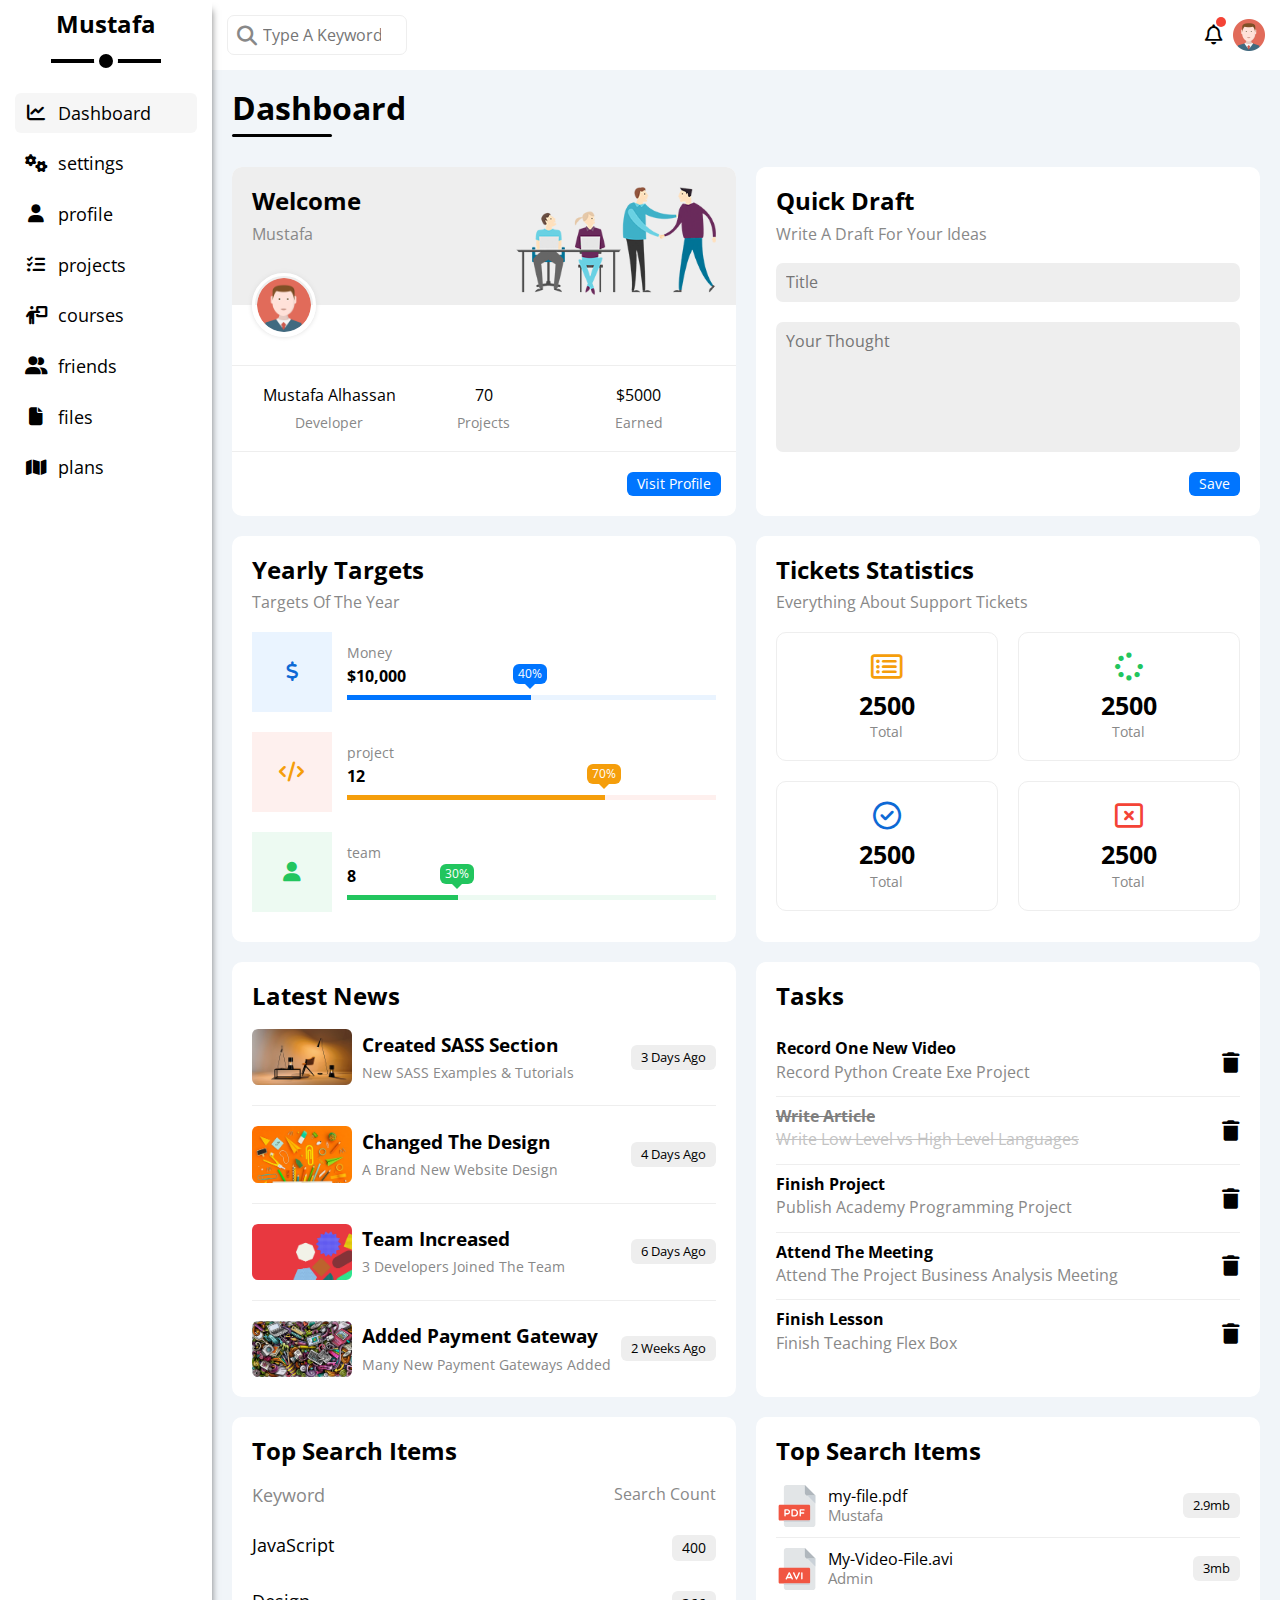
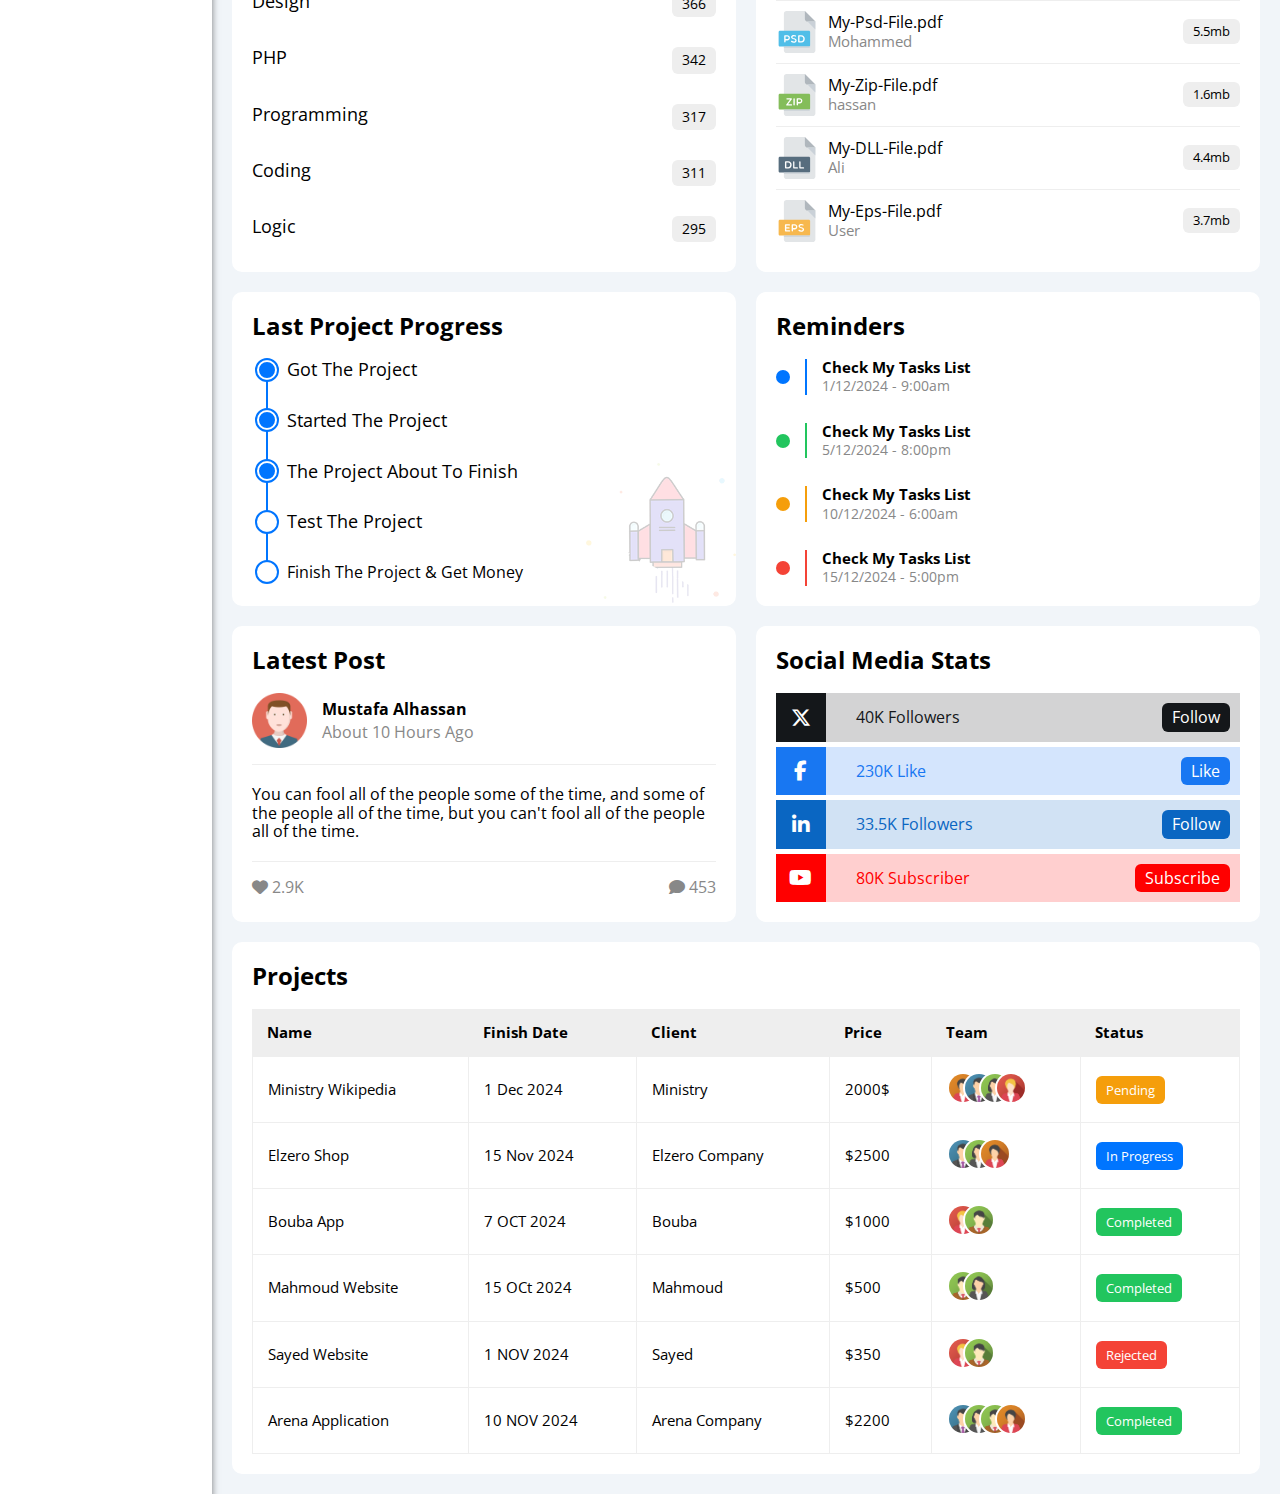
==== commit cd555469: "Correct some errors" ====
--- a/index.html
+++ b/index.html
@@ -223,24 +223,24 @@
             <h2 class="mt-0 mb-10">Tickets Statistics</h2>
             <p class="mt-0 mb-20 fc-grey">Everything About Support Tickets</p>
             <div class="d-flex txt-ali-c gap-20 f-wrap">
-              <div class="box p-20 bor-rad-10 fs-14 fc-grey bor-1-ccc">
+              <div class="box p-20 bor-rad-10 fs-14 fc-grey">
                 <i
                   class="fa-regular fa-rectangle-list fa-2x mb-10 fc-orange"
                 ></i>
                 <span class="d-block fc-black fw-bold fs-25 mb-5">2500</span>
                 <span>Total</span>
               </div>
-              <div class="box p-20 bor-rad-10 fs-14 fc-grey bor-1-ccc">
+              <div class="box p-20 bor-rad-10 fs-14 fc-grey">
                 <i class="fa-solid fa-spinner fa-2x mb-10 fc-green"></i>
                 <span class="d-block fc-black fw-bold fs-25 mb-5">2500</span>
                 <span>Total</span>
               </div>
-              <div class="box p-20 bor-rad-10 fs-14 fc-grey bor-1-ccc">
+              <div class="box p-20 bor-rad-10 fs-14 fc-grey">
                 <i class="fa-regular fa-circle-check fa-2x mb-10 fc-blue"></i>
                 <span class="d-block fc-black fw-bold fs-25 mb-5">2500</span>
                 <span>Total</span>
               </div>
-              <div class="box p-20 bor-rad-10 fs-14 fc-grey bor-1-ccc">
+              <div class="box p-20 bor-rad-10 fs-14 fc-grey">
                 <i class="fa-regular fa-rectangle-xmark fa-2x mb-10 fc-red"></i>
                 <span class="d-block fc-black fw-bold fs-25 mb-5">2500</span>
                 <span>Total</span>
--- a/css/main.css
+++ b/css/main.css
@@ -362,6 +362,7 @@
 /* Start Tickets */
 .tickets .box {
   width: calc(50% - 10px);
+  border: var(--main-border);
 }
 @media (max-width: 767px) {
   .tickets .box {
@@ -875,7 +876,7 @@
   height: 12px;
   background-color: var(--blue-color);
   left: 5px;
-  top: 4px;
+  top: 3px;
   transform: scale(0);
   transition: var(--main-transtion);
   -webkit-transition: var(--main-transtion);
